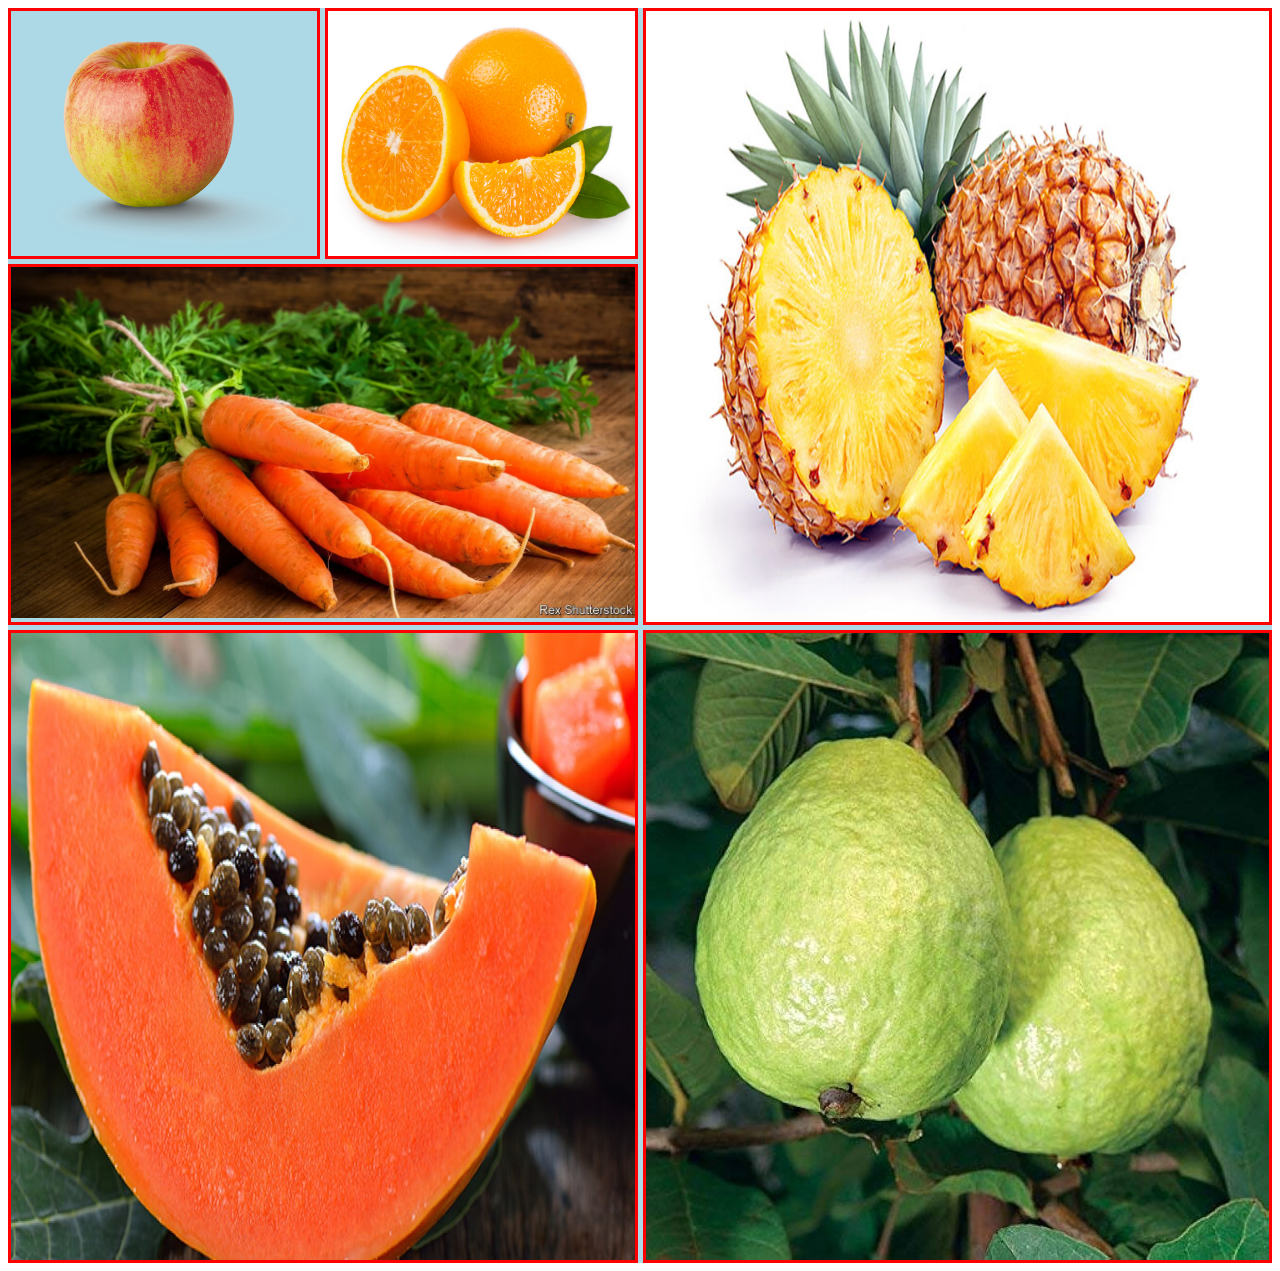
==== index3.html @ bbadf94b "second and third layout are almost done" ====
<!DOCTYPE html>
<html lang="en">
<head>
    <meta charset="UTF-8">
    <meta name="viewport" content="width=device-width, initial-scale=1.0">
    <title>Document</title>
    <link rel="stylesheet" href="index3.css">
</head>
<body>
    <section class="container">
        <div class=" content first">
            <img src="images/apple.png" alt="">
        </div>
        <div class=" content second">
            <img src="images/orange.jpg" alt="">
        </div>
        <div class=" content third">
            <img style="height: 100%;" src="images/pinaple.jpg" alt="">
        </div>
        <div class=" content fourth">
            <img src="images/carrot.avif" alt="">
        </div>
        <div class=" content fifth">
            <img style="height: 100%;" src="images/papaya.jpg" alt="">
        </div>
        <div class=" content sixth">
            <img style="height: 100%;" src="images/goava.jpg" alt="">
        </div>
    </section>
</body>
</html>
---- index3.css ----
.container{
    display: grid;
    grid-template-columns: repeat(12,1fr);
    grid-template-rows: repeat(28, minmax(20px,auto));
    background-color: lightblue;
    text-align: center;
    grid-gap: 5px;
}
.content{
    border: 3px solid red;
}
.second img{
    height: 100%;
}
.content img{
    width: 100%;
    /* height: 100%; */
}
.first{
    grid-column: 1/4;
    grid-row:1/8 ;
    /* background-color:purple; */
}
.second{
    grid-column: 4/7;
    grid-row: 1/8;
    /* background-color: yellow; */
}
.third{
    grid-column: 7/13;
    grid-row: 1/20;
    /* background-color: purple; */
}
.fourth{
    grid-column: 1/7;
    grid-row: 8/20;
    /* background-color: brown; */
}
.fifth{
    grid-column: 1/7;
    grid-row: 20/29;
    /* background-color: tomato; */
}
.sixth{
    grid-column: 7/13;
    grid-row: 20/29;
    /* background-color: green; */
}
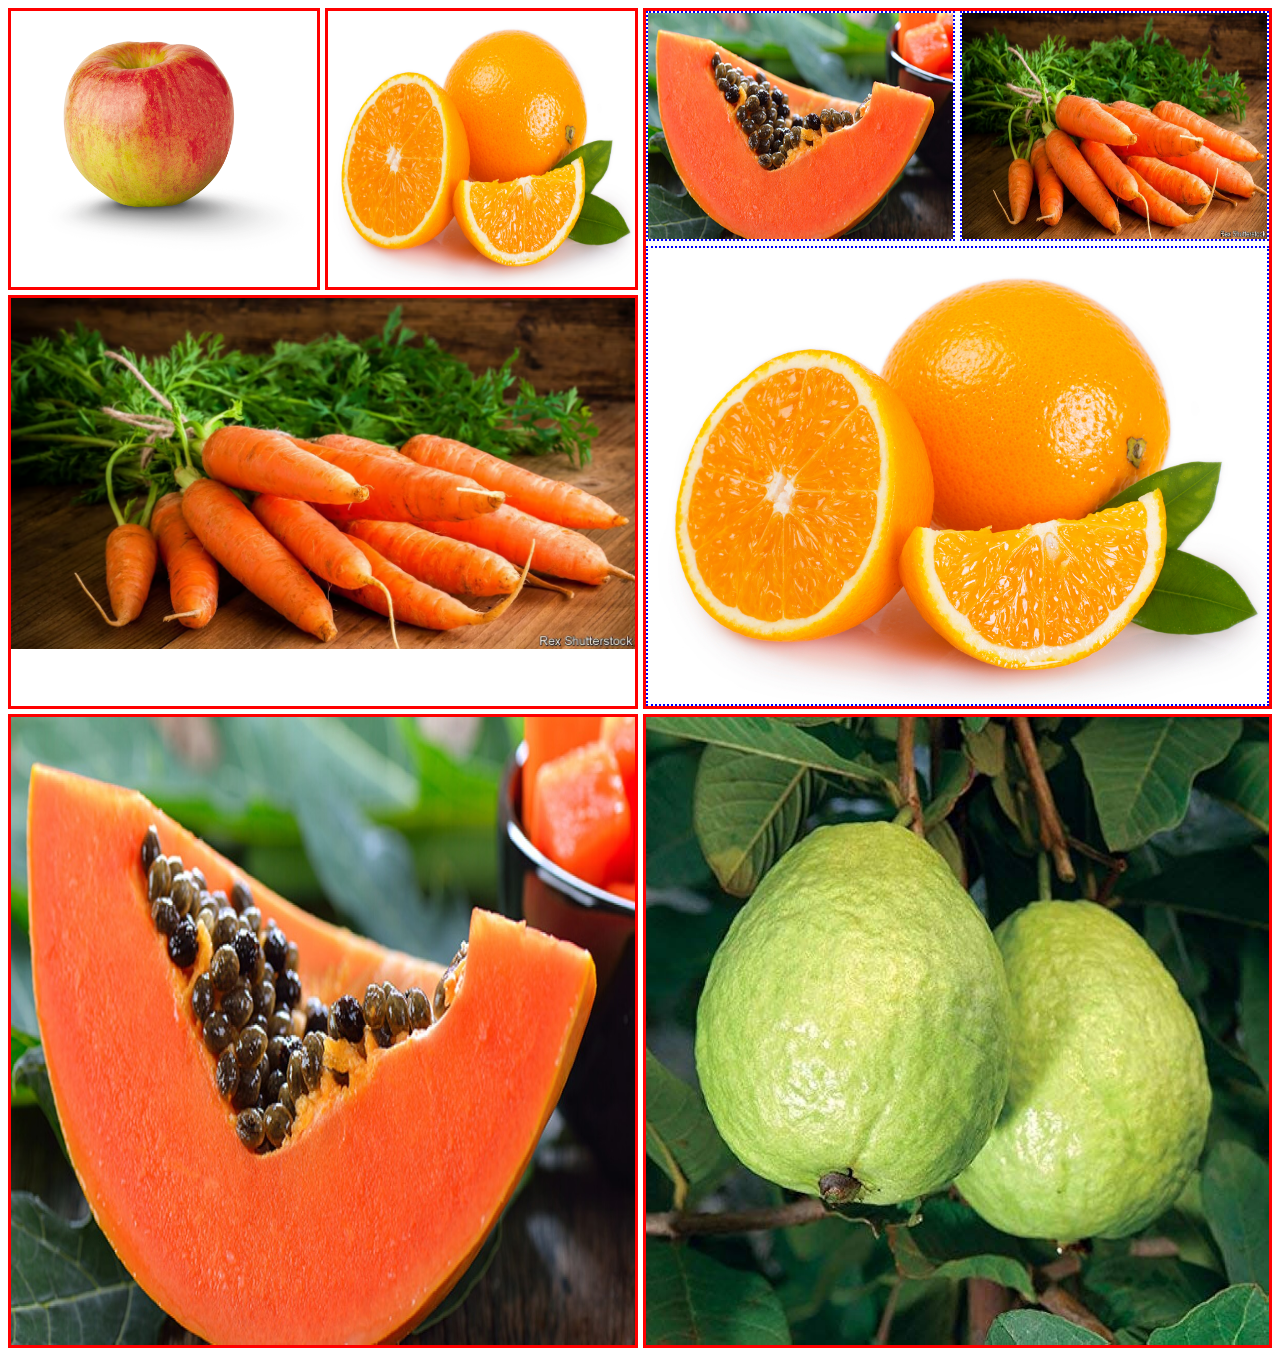
==== commit 3d18ba7c: "third layout has done" ====
--- a/index3.html
+++ b/index3.html
@@ -15,7 +15,15 @@
             <img src="images/orange.jpg" alt="">
         </div>
         <div class=" content third">
-            <img style="height: 100%;" src="images/pinaple.jpg" alt="">
+            <div class="fruit-container">
+                <img style="height: 100%;" src="images/papaya.jpg" alt="">
+            </div>
+            <div class="fruit-container">
+                <img style="height: 100%;" src="images/carrot.avif" alt="">
+            </div>
+            <div class="fruit-container third-child">
+                <img style="width: 100%; height: 100%;" src="images/orange.jpg" alt="">
+            </div>
         </div>
         <div class=" content fourth">
             <img src="images/carrot.avif" alt="">
--- a/index3.css
+++ b/index3.css
@@ -2,7 +2,7 @@
     display: grid;
     grid-template-columns: repeat(12,1fr);
     grid-template-rows: repeat(28, minmax(20px,auto));
-    background-color: lightblue;
+    /* background-color: lightblue; */
     text-align: center;
     grid-gap: 5px;
 }
@@ -29,6 +29,10 @@
 .third{
     grid-column: 7/13;
     grid-row: 1/20;
+    display: grid;
+    grid-template-columns: repeat(2,1fr);
+    grid-template-rows: 1fr 2fr;
+    grid-gap: 5px;
     /* background-color: purple; */
 }
 .fourth{
@@ -45,4 +49,11 @@
     grid-column: 7/13;
     grid-row: 20/29;
     /* background-color: green; */
+}
+
+.fruit-container{
+    border: 2px dotted blue;
+}
+.third-child{
+    grid-column: 1/3;
 }